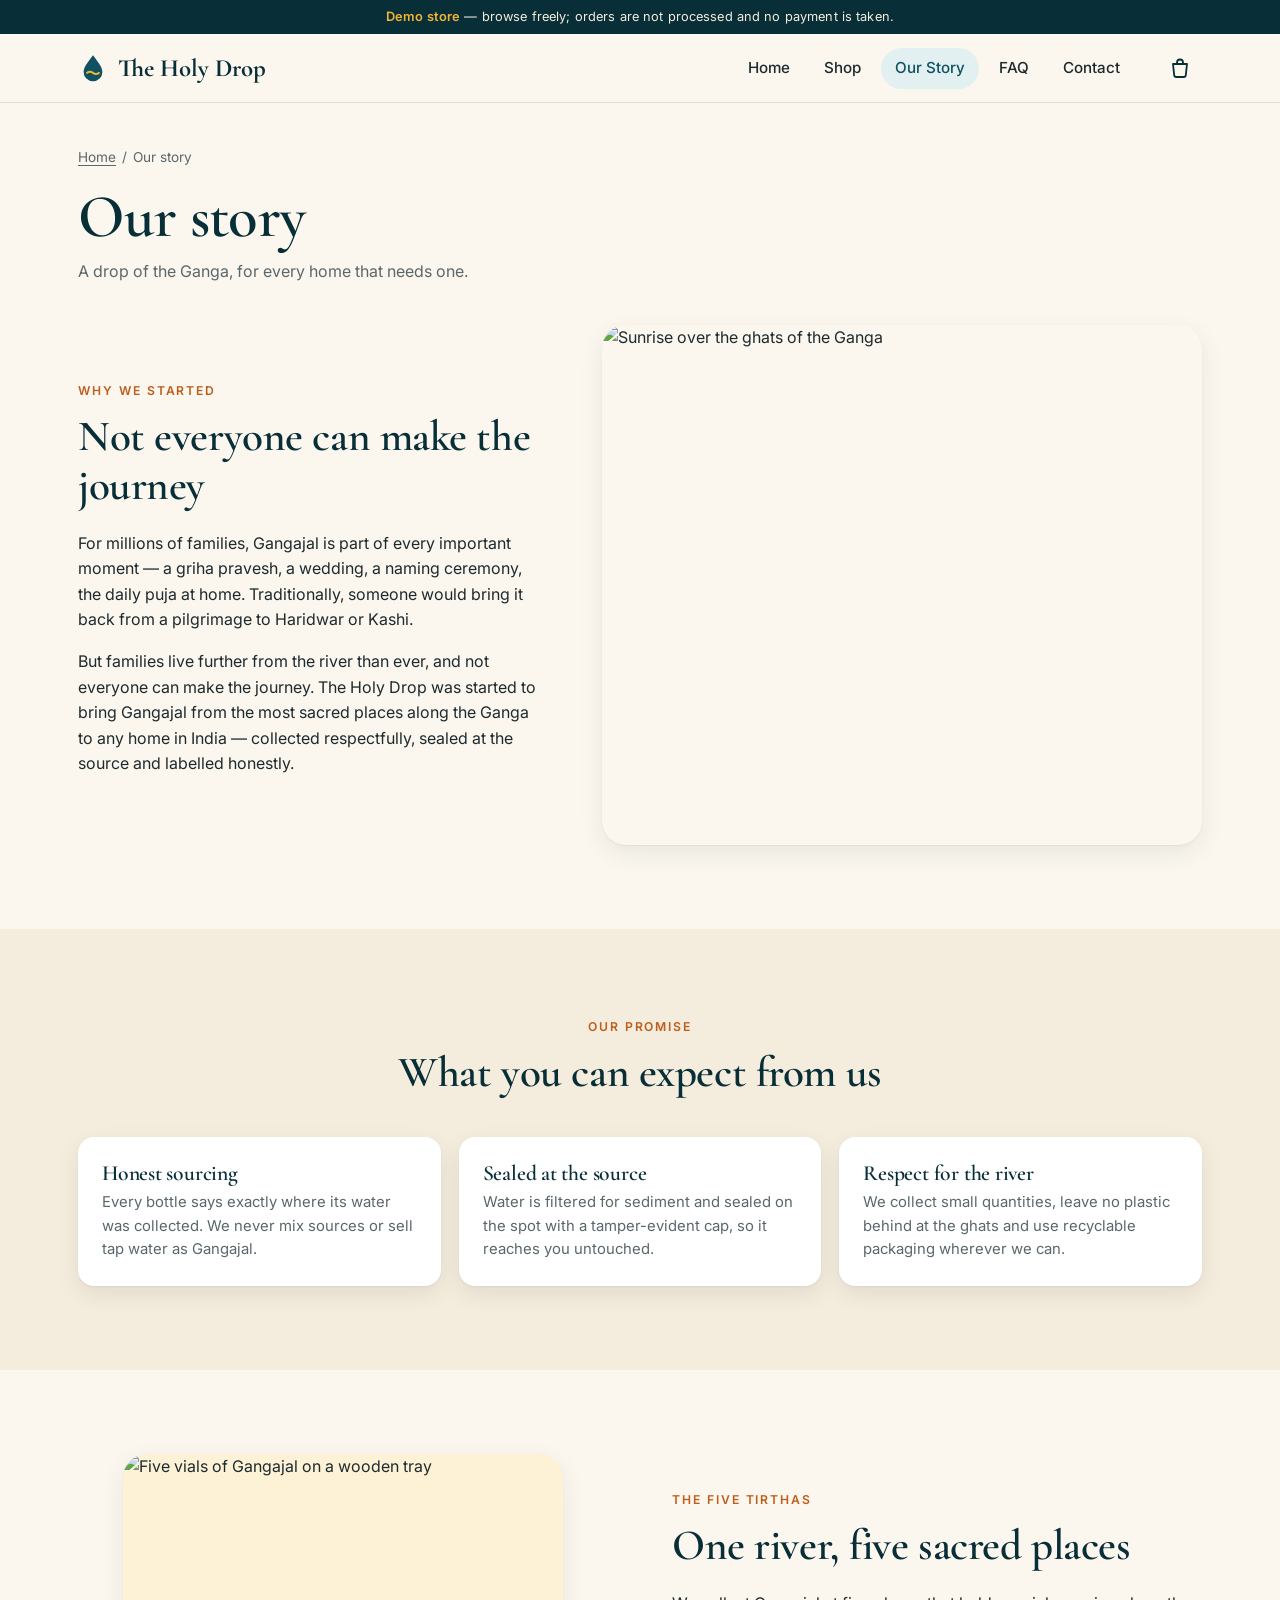
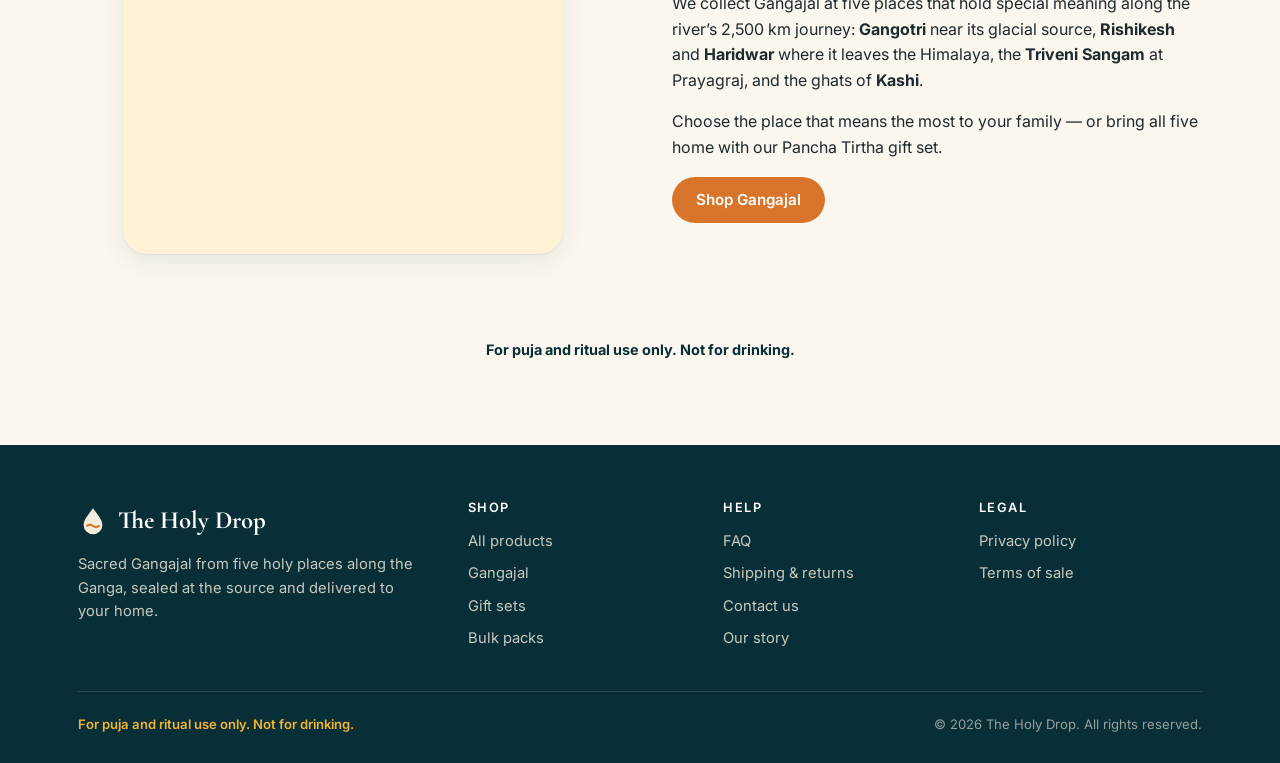
==== about.html @ fc913f40 "Add store pages and README Home, shop, product, cart, checkout and order confirmation pages, plus Ou" ====
<!doctype html>
<html lang="en">
<head>
  <meta charset="utf-8">
  <meta name="viewport" content="width=device-width, initial-scale=1">
  <title>Our story — The Holy Drop</title>
  <meta name="description" content="Why we started The Holy Drop, and how we collect, seal and deliver Gangajal from five sacred places along the Ganga.">
  <meta name="theme-color" content="#0f5161">
  <meta property="og:title" content="Our story — The Holy Drop">
  <meta property="og:description" content="How we collect, seal and deliver Gangajal from five sacred places along the Ganga.">
  <link rel="icon" href="img/favicon.svg" type="image/svg+xml">
  <link rel="preconnect" href="https://fonts.googleapis.com">
  <link rel="preconnect" href="https://fonts.gstatic.com" crossorigin>
  <link href="https://fonts.googleapis.com/css2?family=Cormorant+Garamond:ital,wght@0,500;0,600;0,700;1,600&family=Inter:wght@400;500;600;700&display=swap" rel="stylesheet">
  <link rel="stylesheet" href="css/style.css">
</head>
<body data-page="about">
  <div id="site-header"></div>

  <main id="main">
    <div class="container">
      <header class="page-head">
        <nav class="breadcrumb" aria-label="Breadcrumb"><a href="index.html">Home</a><span aria-hidden="true">/</span>Our story</nav>
        <h1>Our story</h1>
        <p>A drop of the Ganga, for every home that needs one.</p>
      </header>
    </div>

    <section class="section" style="padding-top:12px">
      <div class="container split">
        <div>
          <span class="eyebrow">Why we started</span>
          <h2>Not everyone can make the journey</h2>
          <p>For millions of families, Gangajal is part of every important moment — a griha pravesh, a wedding, a naming ceremony, the daily puja at home. Traditionally, someone would bring it back from a pilgrimage to Haridwar or Kashi.</p>
          <p>But families live further from the river than ever, and not everyone can make the journey. The Holy Drop was started to bring Gangajal from the most sacred places along the Ganga to any home in India — collected respectfully, sealed at the source and labelled honestly.</p>
        </div>
        <img src="img/hero.svg" alt="Sunrise over the ghats of the Ganga" width="600" height="520" loading="lazy">
      </div>
    </section>

    <section class="section section-alt">
      <div class="container">
        <div class="section-head">
          <span class="eyebrow">Our promise</span>
          <h2>What you can expect from us</h2>
        </div>
        <div class="values">
          <div class="value"><h3>Honest sourcing</h3><p>Every bottle says exactly where its water was collected. We never mix sources or sell tap water as Gangajal.</p></div>
          <div class="value"><h3>Sealed at the source</h3><p>Water is filtered for sediment and sealed on the spot with a tamper-evident cap, so it reaches you untouched.</p></div>
          <div class="value"><h3>Respect for the river</h3><p>We collect small quantities, leave no plastic behind at the ghats and use recyclable packaging wherever we can.</p></div>
        </div>
      </div>
    </section>

    <section class="section">
      <div class="container split reverse">
        <div>
          <span class="eyebrow">The five tirthas</span>
          <h2>One river, five sacred places</h2>
          <p>We collect Gangajal at five places that hold special meaning along the river’s 2,500 km journey: <strong>Gangotri</strong> near its glacial source, <strong>Rishikesh</strong> and <strong>Haridwar</strong> where it leaves the Himalaya, the <strong>Triveni Sangam</strong> at Prayagraj, and the ghats of <strong>Kashi</strong>.</p>
          <p>Choose the place that means the most to your family — or bring all five home with our Pancha Tirtha gift set.</p>
          <a class="btn btn-primary" href="shop.html">Shop Gangajal</a>
        </div>
        <img src="img/products/pancha-tirtha.svg" alt="Five vials of Gangajal on a wooden tray" width="400" height="400" loading="lazy" style="background:#fdf2d6;max-width:440px;justify-self:center">
      </div>
    </section>

    <section class="section" style="padding-top:0">
      <div class="container">
        <p class="ritual-note"><strong>For puja and ritual use only. Not for drinking.</strong></p>
      </div>
    </section>
  </main>

  <div id="site-footer"></div>

  <script src="js/products.js"></script>
  <script src="js/cart.js"></script>
  <script src="js/layout.js"></script>
</body>
</html>
---- css/style.css ----
/* ==========================================================================
   The Holy Drop — storefront styles
   ========================================================================== */

:root {
  --river: #0f5161;
  --river-700: #0b3f4c;
  --river-900: #082e37;
  --river-100: #e3f0f1;
  --saffron: #d9742b;
  --saffron-600: #bd5f1c;
  --marigold: #f1b434;
  --marigold-100: #fdf2d6;
  --cream: #fbf7ef;
  --sand: #f4ecdc;
  --line: #e7dcc8;
  --ink: #1d2a2e;
  --muted: #5a676b;
  --white: #ffffff;
  --success: #2e7a4f;
  --danger: #b23c27;

  --radius: 16px;
  --radius-sm: 10px;
  --shadow: 0 1px 2px rgba(17, 40, 46, 0.06), 0 8px 24px rgba(17, 40, 46, 0.08);
  --shadow-lg: 0 2px 4px rgba(17, 40, 46, 0.06), 0 18px 40px rgba(17, 40, 46, 0.12);

  --font-serif: "Cormorant Garamond", Georgia, "Times New Roman", serif;
  --font-sans: Inter, system-ui, -apple-system, "Segoe UI", Roboto, sans-serif;
  --max: 1180px;
}

*, *::before, *::after { box-sizing: border-box; }
html { -webkit-text-size-adjust: 100%; scroll-behavior: smooth; }
body {
  margin: 0;
  font-family: var(--font-sans);
  font-size: 16px;
  line-height: 1.6;
  color: var(--ink);
  background: var(--cream);
  -webkit-font-smoothing: antialiased;
}
img, svg { max-width: 100%; display: block; }
a { color: var(--river); text-underline-offset: 3px; }
a:hover { color: var(--saffron-600); }
h1, h2, h3, h4 {
  font-family: var(--font-serif);
  font-weight: 600;
  line-height: 1.12;
  margin: 0 0 0.5em;
  color: var(--river-900);
  letter-spacing: -0.01em;
}
h1 { font-size: clamp(2.3rem, 5.4vw, 3.8rem); }
h2 { font-size: clamp(1.9rem, 3.6vw, 2.7rem); }
h3 { font-size: 1.45rem; }
h4 { font-size: 1.2rem; }
p { margin: 0 0 1em; }
ul, ol { padding-left: 1.2em; }
button, input, select, textarea { font: inherit; color: inherit; }
:focus-visible { outline: 3px solid var(--marigold); outline-offset: 2px; border-radius: 4px; }
[hidden] { display: none !important; }

.container { max-width: var(--max); margin: 0 auto; padding: 0 16px; }
@media (min-width: 768px) { .container { padding: 0 28px; } }

.visually-hidden {
  position: absolute !important; width: 1px; height: 1px; overflow: hidden;
  clip: rect(0 0 0 0); white-space: nowrap;
}
.skip-link { position: absolute; left: -9999px; top: 8px; z-index: 200; background: var(--white); padding: 8px 14px; border-radius: 8px; }
.skip-link:focus { left: 16px; }

/* ---------- Buttons ---------- */
.btn {
  display: inline-flex; align-items: center; justify-content: center; gap: 8px;
  padding: 12px 22px; border-radius: 999px; border: 2px solid transparent;
  font-weight: 600; font-size: 0.95rem; line-height: 1.2; text-decoration: none;
  cursor: pointer; transition: background-color .15s, color .15s, border-color .15s, transform .1s;
  white-space: nowrap;
}
.btn:active { transform: translateY(1px); }
.btn-primary { background: var(--saffron); color: var(--white); }
.btn-primary:hover { background: var(--saffron-600); color: var(--white); }
.btn-secondary { background: transparent; color: var(--river); border-color: var(--river); }
.btn-secondary:hover { background: var(--river); color: var(--white); }
.btn-dark { background: var(--river); color: var(--white); }
.btn-dark:hover { background: var(--river-700); color: var(--white); }
.btn-light { background: var(--white); color: var(--river-900); }
.btn-light:hover { background: var(--marigold-100); color: var(--river-900); }
.btn-link { background: none; border: 0; padding: 0; color: var(--river); text-decoration: underline; cursor: pointer; font-weight: 500; }
.btn-sm { padding: 9px 16px; font-size: 0.875rem; }
.btn-lg { padding: 15px 28px; font-size: 1.02rem; }
.btn-block { width: 100%; }
.btn[disabled] { opacity: .55; cursor: not-allowed; }

/* ---------- Demo bar ---------- */
.demo-bar {
  background: var(--river-900); color: var(--sand);
  font-size: 0.8rem; text-align: center; padding: 7px 16px; letter-spacing: 0.01em;
}
.demo-bar strong { color: var(--marigold); font-weight: 600; }

/* ---------- Header ---------- */
.site-header {
  position: sticky; top: 0; z-index: 50;
  background: rgba(251, 247, 239, 0.92);
  backdrop-filter: saturate(1.4) blur(10px);
  -webkit-backdrop-filter: saturate(1.4) blur(10px);
  border-bottom: 1px solid var(--line);
}
.header-inner { display: flex; align-items: center; gap: 24px; height: 68px; }
.logo {
  display: inline-flex; align-items: center; gap: 10px; text-decoration: none;
  font-family: var(--font-serif); font-weight: 700; font-size: 1.55rem; color: var(--river-900);
  margin-right: auto; white-space: nowrap;
}
.logo:hover { color: var(--river-900); }
.main-nav ul { list-style: none; margin: 0; padding: 0; display: flex; gap: 6px; }
.main-nav a {
  display: block; padding: 8px 14px; border-radius: 999px; text-decoration: none;
  color: var(--ink); font-weight: 500; font-size: 0.95rem;
}
.main-nav a:hover { background: var(--sand); color: var(--river-900); }
.main-nav a[aria-current="page"] { color: var(--river); background: var(--river-100); }
.header-actions { display: flex; align-items: center; gap: 6px; }
.cart-link, .nav-toggle {
  position: relative; display: inline-flex; align-items: center; justify-content: center;
  width: 44px; height: 44px; border-radius: 999px; color: var(--river-900);
  background: transparent; border: 0; cursor: pointer;
}
.cart-link:hover, .nav-toggle:hover { background: var(--sand); color: var(--river-900); }
.cart-count {
  position: absolute; top: 3px; right: 1px; min-width: 19px; height: 19px; padding: 0 5px;
  border-radius: 999px; background: var(--saffron); color: var(--white);
  font-size: 0.7rem; font-weight: 700; line-height: 19px; text-align: center;
}
.cart-count.bump { animation: bump .35s ease; }
@keyframes bump { 50% { transform: scale(1.3); } }
.nav-toggle { display: none; }

@media (max-width: 859px) {
  .nav-toggle { display: inline-flex; }
  .main-nav {
    position: absolute; left: 0; right: 0; top: 100%;
    background: var(--cream); border-bottom: 1px solid var(--line);
    box-shadow: 0 12px 24px rgba(17, 40, 46, .08);
    display: none;
  }
  .main-nav.open { display: block; }
  .main-nav ul { flex-direction: column; padding: 10px 16px 16px; gap: 2px; }
  .main-nav a { padding: 12px 14px; border-radius: 10px; font-size: 1rem; }
}
@media (max-width: 380px) { .logo { font-size: 1.35rem; } }

/* ---------- Sections ---------- */
.section { padding: 56px 0; }
@media (min-width: 768px) { .section { padding: 84px 0; } }
.section-alt { background: var(--sand); }
.section-dark { background: var(--river-900); color: var(--sand); }
.section-dark h2, .section-dark h3 { color: var(--white); }
.section-head { max-width: 640px; margin: 0 auto 40px; text-align: center; }
.section-head p { color: var(--muted); font-size: 1.05rem; }
.section-dark .section-head p { color: rgba(244, 236, 220, .78); }
.eyebrow {
  display: inline-block; margin-bottom: 12px;
  font-size: 0.76rem; font-weight: 600; letter-spacing: 0.16em; text-transform: uppercase;
  color: var(--saffron-600);
}
.section-dark .eyebrow { color: var(--marigold); }
.section-foot { text-align: center; margin-top: 40px; }

.page-head { padding: 44px 0 28px; }
.page-head h1 { margin-bottom: 8px; }
.page-head p { color: var(--muted); max-width: 640px; margin: 0; }
.breadcrumb { font-size: 0.85rem; color: var(--muted); margin-bottom: 14px; }
.breadcrumb a { color: var(--muted); }
.breadcrumb span[aria-hidden] { margin: 0 6px; }

/* ---------- Hero ---------- */
.hero {
  background:
    radial-gradient(1200px 500px at 85% -10%, rgba(241, 180, 52, .22), transparent 60%),
    linear-gradient(180deg, var(--cream), var(--sand));
  padding: 40px 0 56px;
  overflow: hidden;
}
.hero-grid { display: grid; gap: 36px; align-items: center; }
@media (min-width: 900px) {
  .hero { padding: 72px 0 88px; }
  .hero-grid { grid-template-columns: 1.05fr 1fr; gap: 56px; }
}
.hero h1 { margin-bottom: 18px; }
.hero h1 em { font-style: italic; color: var(--saffron-600); }
.hero-lead { font-size: 1.1rem; color: var(--muted); max-width: 540px; margin-bottom: 28px; }
.hero-ctas { display: flex; flex-wrap: wrap; gap: 12px; margin-bottom: 28px; }
.hero-points { display: flex; flex-wrap: wrap; gap: 8px 22px; list-style: none; padding: 0; margin: 0; font-size: 0.9rem; color: var(--river-700); }
.hero-points li { display: inline-flex; align-items: center; gap: 8px; }
.hero-points li::before { content: ""; width: 7px; height: 7px; border-radius: 50%; background: var(--marigold); }
.hero-art { position: relative; }
.hero-art img { width: 100%; height: auto; border-radius: 28px; box-shadow: var(--shadow-lg); }
.hero-art .hero-chip {
  position: absolute; left: -10px; bottom: 26px;
  background: var(--white); border-radius: 14px; box-shadow: var(--shadow-lg);
  padding: 12px 16px; display: flex; align-items: center; gap: 12px; font-size: 0.86rem; max-width: 250px;
}
.hero-chip strong { display: block; color: var(--river-900); font-size: 0.95rem; }
.hero-chip span { color: var(--muted); }
.hero-chip .chip-icon { flex: none; width: 38px; height: 38px; border-radius: 50%; background: var(--marigold-100); color: var(--saffron-600); display: grid; place-items: center; }
@media (max-width: 520px) { .hero-art .hero-chip { left: 10px; bottom: 12px; } }

/* ---------- Trust strip ---------- */
.trust { background: var(--white); border-top: 1px solid var(--line); border-bottom: 1px solid var(--line); }
.trust-list { list-style: none; margin: 0; padding: 22px 0; display: grid; grid-template-columns: repeat(2, 1fr); gap: 18px; }
@media (min-width: 860px) { .trust-list { grid-template-columns: repeat(4, 1fr); } }
.trust-list li { display: flex; align-items: center; gap: 12px; font-size: 0.9rem; line-height: 1.35; }
.trust-list strong { display: block; color: var(--river-900); font-size: 0.95rem; }
.trust-list span { color: var(--muted); font-size: 0.82rem; }
.trust-icon { flex: none; width: 42px; height: 42px; border-radius: 50%; display: grid; place-items: center; background: var(--river-100); color: var(--river); }

/* ---------- Product grid & cards ---------- */
.product-grid { display: grid; grid-template-columns: repeat(2, minmax(0, 1fr)); gap: 14px; }
@media (min-width: 700px) { .product-grid { grid-template-columns: repeat(3, minmax(0, 1fr)); gap: 22px; } }
@media (min-width: 1040px) { .product-grid { grid-template-columns: repeat(4, minmax(0, 1fr)); } }
.product-card {
  display: flex; flex-direction: column; background: var(--white);
  border-radius: var(--radius); overflow: hidden; box-shadow: var(--shadow);
  transition: transform .2s, box-shadow .2s;
}
.product-card:hover { transform: translateY(-3px); box-shadow: var(--shadow-lg); }
.product-media { position: relative; display: block; background: var(--tint, var(--sand)); aspect-ratio: 1 / 1; }
.product-media img { width: 100%; height: 100%; object-fit: cover; transition: transform .35s; }
.product-card:hover .product-media img { transform: scale(1.04); }
.badge {
  position: absolute; top: 10px; left: 10px; z-index: 1;
  background: var(--river-900); color: var(--white); font-size: 0.7rem; font-weight: 600;
  letter-spacing: .06em; text-transform: uppercase; padding: 4px 10px; border-radius: 999px;
}
.badge.badge-gift { background: var(--saffron); }
.badge.badge-new { background: var(--success); }
.product-body { padding: 14px 14px 16px; display: flex; flex-direction: column; flex: 1; }
@media (min-width: 700px) { .product-body { padding: 18px 18px 20px; } }
.product-loc { font-size: 0.74rem; color: var(--muted); text-transform: uppercase; letter-spacing: .08em; margin: 0 0 4px; }
.product-name { font-size: 1.28rem; margin: 0 0 8px; }
.product-name a { color: var(--river-900); text-decoration: none; }
.product-name a:hover { color: var(--saffron-600); }
.product-price { margin: auto 0 12px; font-weight: 600; font-size: 1.02rem; color: var(--ink); }
.product-price .from { font-weight: 400; color: var(--muted); font-size: 0.85rem; }
.product-price s { color: var(--muted); font-weight: 400; font-size: 0.85rem; margin-left: 4px; }
@media (max-width: 420px) {
  .product-name { font-size: 1.1rem; }
  .product-card .btn { padding: 9px 10px; font-size: 0.8rem; }
}

/* ---------- Sources ---------- */
.sources-grid { display: grid; gap: 16px; grid-template-columns: 1fr; }
@media (min-width: 640px) { .sources-grid { grid-template-columns: repeat(2, 1fr); } }
@media (min-width: 1000px) { .sources-grid { grid-template-columns: repeat(5, 1fr); } }
.source-card {
  position: relative; display: flex; flex-direction: column; gap: 6px;
  padding: 22px 20px; border-radius: var(--radius); text-decoration: none;
  background: rgba(255, 255, 255, .06); border: 1px solid rgba(244, 236, 220, .16);
  color: var(--sand); transition: background .2s, border-color .2s, transform .2s;
}
.source-card:hover { background: rgba(255, 255, 255, .11); border-color: var(--marigold); color: var(--sand); transform: translateY(-2px); }
.source-num { font-family: var(--font-serif); font-size: 2rem; color: var(--marigold); line-height: 1; }
.source-card h3 { margin: 6px 0 0; font-size: 1.4rem; }
.source-place { font-size: 0.78rem; text-transform: uppercase; letter-spacing: .1em; color: rgba(244, 236, 220, .65); }
.source-card p { font-size: 0.9rem; color: rgba(244, 236, 220, .82); margin: 6px 0 10px; }
.source-link { margin-top: auto; font-size: 0.85rem; font-weight: 600; color: var(--marigold); }

/* ---------- Steps ---------- */
.steps { list-style: none; padding: 0; margin: 0; display: grid; gap: 18px; counter-reset: step; }
@media (min-width: 700px) { .steps { grid-template-columns: repeat(2, 1fr); } }
@media (min-width: 1000px) { .steps { grid-template-columns: repeat(4, 1fr); } }
.steps li { background: var(--white); border-radius: var(--radius); padding: 24px 22px; box-shadow: var(--shadow); counter-increment: step; }
.steps li::before {
  content: counter(step, decimal-leading-zero);
  display: inline-grid; place-items: center; width: 44px; height: 44px; margin-bottom: 14px;
  border-radius: 50%; background: var(--marigold-100); color: var(--saffron-600);
  font-family: var(--font-serif); font-weight: 700; font-size: 1.15rem;
}
.steps h3 { font-size: 1.3rem; margin-bottom: 6px; }
.steps p { margin: 0; color: var(--muted); font-size: 0.93rem; }

/* ---------- Promo banner ---------- */
.promo {
  display: grid; gap: 28px; align-items: center;
  background: linear-gradient(120deg, var(--river-900), var(--river));
  border-radius: 28px; padding: 32px 24px; color: var(--sand); overflow: hidden;
}
@media (min-width: 860px) { .promo { grid-template-columns: 1.2fr 1fr; padding: 48px 56px; } }
.promo h2 { color: var(--white); }
.promo p { color: rgba(244, 236, 220, .85); max-width: 520px; }
.promo .eyebrow { color: var(--marigold); }
.promo-art { background: var(--marigold-100); border-radius: 20px; overflow: hidden; max-width: 380px; justify-self: center; width: 100%; }
.promo-price { font-size: 1.3rem; font-weight: 600; color: var(--white); margin-bottom: 20px; }
.promo-price s { font-size: 1rem; font-weight: 400; color: rgba(244, 236, 220, .6); margin-left: 8px; }

/* ---------- Notices ---------- */
.notice {
  display: flex; gap: 12px; align-items: flex-start;
  background: var(--marigold-100); border-left: 4px solid var(--saffron);
  padding: 14px 16px; border-radius: var(--radius-sm); font-size: 0.92rem; color: var(--ink);
}
.notice p:last-child { margin: 0; }
.notice svg { flex: none; color: var(--saffron-600); margin-top: 2px; }
.notice-info { background: var(--river-100); border-left-color: var(--river); }
.notice-info svg { color: var(--river); }
.ritual-note { text-align: center; font-size: 0.9rem; color: var(--muted); margin: 0; }
.ritual-note strong { color: var(--river-900); }

/* ---------- Shop ---------- */
.shop-toolbar { display: flex; flex-direction: column; gap: 16px; margin-bottom: 26px; }
.chips { display: flex; gap: 8px; overflow-x: auto; padding-bottom: 4px; scrollbar-width: none; }
.chips::-webkit-scrollbar { display: none; }
.chip {
  flex: none; padding: 9px 18px; border-radius: 999px; border: 1px solid var(--line);
  background: var(--white); cursor: pointer; font-size: 0.9rem; font-weight: 500; color: var(--ink);
}
.chip:hover { border-color: var(--river); }
.chip[aria-pressed="true"] { background: var(--river); border-color: var(--river); color: var(--white); }
.filter-row { display: grid; grid-template-columns: repeat(2, minmax(0, 1fr)); gap: 12px; align-items: end; }
@media (min-width: 760px) { .filter-row { grid-template-columns: 200px 200px 220px 1fr; } }
.filter-row .field { margin: 0; }
.result-count { color: var(--muted); font-size: 0.9rem; margin: 0; grid-column: 1 / -1; }
@media (min-width: 760px) { .result-count { grid-column: auto; text-align: right; padding-bottom: 12px; } }
.empty-state { text-align: center; padding: 56px 16px; background: var(--white); border-radius: var(--radius); box-shadow: var(--shadow); }
.empty-state .empty-icon { width: 64px; height: 64px; margin: 0 auto 16px; border-radius: 50%; background: var(--sand); display: grid; place-items: center; color: var(--river); }
.empty-state p { color: var(--muted); }

/* ---------- Forms ---------- */
.field { display: flex; flex-direction: column; gap: 6px; margin-bottom: 16px; }
.field label, .field .label { font-size: 0.85rem; font-weight: 600; color: var(--river-900); }
.field .optional { font-weight: 400; color: var(--muted); }
.input, .select, .textarea {
  width: 100%; padding: 12px 14px; border: 1.5px solid var(--line); border-radius: var(--radius-sm);
  background: var(--white); font-size: 1rem; transition: border-color .15s, box-shadow .15s;
}
.select { appearance: none; -webkit-appearance: none; padding-right: 38px; cursor: pointer;
  background-image: url("data:image/svg+xml,%3Csvg xmlns='http://www.w3.org/2000/svg' width='12' height='8' viewBox='0 0 12 8'%3E%3Cpath d='M1 1l5 5 5-5' stroke='%235a676b' stroke-width='1.8' fill='none' stroke-linecap='round'/%3E%3C/svg%3E");
  background-repeat: no-repeat; background-position: right 14px center; }
.textarea { min-height: 130px; resize: vertical; }
.input:focus, .select:focus, .textarea:focus { outline: none; border-color: var(--river); box-shadow: 0 0 0 3px rgba(15, 81, 97, .15); }
.field.has-error .input, .field.has-error .select, .field.has-error .textarea { border-color: var(--danger); }
.error-msg { color: var(--danger); font-size: 0.82rem; }
.form-grid { display: grid; gap: 0 16px; }
@media (min-width: 640px) { .form-grid { grid-template-columns: 1fr 1fr; } .form-grid .span-2 { grid-column: 1 / -1; } }
.form-section { background: var(--white); border-radius: var(--radius); box-shadow: var(--shadow); padding: 22px 18px 8px; margin-bottom: 18px; }
@media (min-width: 640px) { .form-section { padding: 28px 28px 12px; } }
.form-section h2 { font-size: 1.5rem; margin-bottom: 18px; }
.form-section legend { float: left; width: 100%; padding: 0; }
.form-section legend + * { clear: both; }
fieldset { border: 0; margin: 0; padding: 0; min-width: 0; }

.pay-options { display: grid; gap: 10px; margin-bottom: 18px; }
.pay-option {
  display: flex; align-items: center; gap: 12px; padding: 14px 16px;
  border: 1.5px solid var(--line); border-radius: var(--radius-sm); cursor: pointer; background: var(--white);
}
.pay-option:hover { border-color: var(--river); }
.pay-option input { accent-color: var(--river); width: 18px; height: 18px; margin: 0; }
.pay-option:has(input:checked) { border-color: var(--river); background: var(--river-100); }
.pay-option strong { display: block; font-size: 0.95rem; }
.pay-option span { font-size: 0.82rem; color: var(--muted); }

/* ---------- Product detail ---------- */
.pdp { display: grid; gap: 28px; padding-bottom: 24px; }
@media (min-width: 900px) { .pdp { grid-template-columns: 1fr 1fr; gap: 56px; align-items: start; } }
.pdp-media { position: relative; background: var(--tint, var(--sand)); border-radius: 24px; overflow: hidden; aspect-ratio: 1 / 1; }
@media (min-width: 900px) { .pdp-media { position: sticky; top: 96px; } }
.pdp-media img { width: 100%; height: 100%; object-fit: cover; }
.pdp-info h1 { font-size: clamp(2.1rem, 4vw, 3rem); margin-bottom: 6px; }
.pdp-loc { color: var(--muted); font-size: 0.86rem; text-transform: uppercase; letter-spacing: .1em; margin-bottom: 10px; }
.pdp-short { font-size: 1.06rem; color: var(--muted); }
.pdp-price { display: flex; align-items: baseline; flex-wrap: wrap; gap: 10px; margin: 18px 0 22px; }
.pdp-price .now { font-size: 1.9rem; font-weight: 600; color: var(--river-900); }
.pdp-price s { color: var(--muted); }
.pdp-price .save { font-size: 0.8rem; font-weight: 600; color: var(--success); background: #e3f2e9; border-radius: 999px; padding: 3px 10px; }
.pdp-price .tax { flex-basis: 100%; font-size: 0.8rem; color: var(--muted); }
.option-group { margin-bottom: 20px; }
.option-group .label { display: block; font-size: 0.85rem; font-weight: 600; color: var(--river-900); margin-bottom: 10px; }
.size-options { display: flex; flex-wrap: wrap; gap: 10px; }
.size-option { position: relative; }
.size-option input { position: absolute; opacity: 0; inset: 0; margin: 0; cursor: pointer; }
.size-option span {
  display: flex; flex-direction: column; align-items: center; min-width: 92px; padding: 10px 14px;
  border: 1.5px solid var(--line); border-radius: var(--radius-sm); background: var(--white);
  font-weight: 600; font-size: 0.95rem; transition: border-color .15s, background .15s;
}
.size-option small { font-weight: 400; color: var(--muted); font-size: 0.78rem; }
.size-option input:hover + span { border-color: var(--river); }
.size-option input:checked + span { border-color: var(--river); background: var(--river-100); box-shadow: inset 0 0 0 1px var(--river); }
.size-option input:focus-visible + span { outline: 3px solid var(--marigold); outline-offset: 2px; }

.buy-row { display: flex; flex-wrap: wrap; gap: 12px; margin-bottom: 22px; }
.buy-row .btn { flex: 1 1 180px; }
.qty { display: inline-flex; align-items: center; border: 1.5px solid var(--line); border-radius: 999px; background: var(--white); overflow: hidden; }
.qty button { width: 40px; height: 44px; border: 0; background: none; cursor: pointer; font-size: 1.2rem; color: var(--river-900); }
.qty button:hover { background: var(--sand); }
.qty input { width: 42px; height: 44px; border: 0; text-align: center; font-weight: 600; background: none; -moz-appearance: textfield; appearance: textfield; }
.qty input::-webkit-inner-spin-button, .qty input::-webkit-outer-spin-button { -webkit-appearance: none; margin: 0; }
.qty-sm button { width: 34px; height: 36px; font-size: 1rem; }
.qty-sm input { width: 34px; height: 36px; font-size: 0.9rem; }

.pdp-perks { list-style: none; padding: 0; margin: 0 0 24px; display: grid; gap: 10px; font-size: 0.92rem; }
.pdp-perks li { display: flex; gap: 10px; align-items: center; }
.pdp-perks svg { color: var(--river); flex: none; }

.accordion { border-top: 1px solid var(--line); }
.accordion details { border-bottom: 1px solid var(--line); }
.accordion summary {
  list-style: none; cursor: pointer; padding: 16px 0; font-weight: 600; color: var(--river-900);
  display: flex; justify-content: space-between; align-items: center; gap: 16px;
}
.accordion summary::-webkit-details-marker { display: none; }
.accordion summary::after { content: "+"; font-size: 1.4rem; font-weight: 400; color: var(--river); transition: transform .2s; }
.accordion details[open] summary::after { transform: rotate(45deg); }
.accordion .acc-body { padding: 0 0 18px; color: var(--muted); font-size: 0.95rem; }
.accordion .acc-body ul { margin: 0; }

/* ---------- Cart ---------- */
.cart-layout { display: grid; gap: 24px; align-items: start; padding-bottom: 32px; }
@media (min-width: 960px) { .cart-layout { grid-template-columns: 1fr 380px; gap: 36px; } }
.cart-items { background: var(--white); border-radius: var(--radius); box-shadow: var(--shadow); padding: 4px 18px; }
@media (min-width: 640px) { .cart-items { padding: 6px 26px; } }
.cart-item { display: grid; grid-template-columns: 76px 1fr auto; gap: 14px 16px; padding: 18px 0; border-bottom: 1px solid var(--line); align-items: center; }
.cart-item:last-child { border-bottom: 0; }
.cart-thumb { width: 76px; height: 76px; border-radius: 12px; overflow: hidden; background: var(--tint, var(--sand)); }
.cart-thumb img { width: 100%; height: 100%; object-fit: cover; }
.cart-info h3 { font-size: 1.15rem; margin: 0 0 2px; }
.cart-info h3 a { color: var(--river-900); text-decoration: none; }
.cart-info .meta { font-size: 0.85rem; color: var(--muted); margin: 0; }
.cart-line-total { font-weight: 600; text-align: right; grid-row: 1; grid-column: 3; align-self: start; padding-top: 4px; }
.cart-controls { grid-column: 2 / -1; display: flex; align-items: center; justify-content: space-between; gap: 12px; }
@media (min-width: 640px) {
  .cart-item { grid-template-columns: 88px 1fr auto auto; }
  .cart-thumb { width: 88px; height: 88px; }
  .cart-controls { grid-column: auto; grid-row: 1; grid-column-start: 3; gap: 18px; }
  .cart-line-total { min-width: 80px; grid-column: 4; align-self: center; padding-top: 0; }
}
.remove-btn { background: none; border: 0; color: var(--muted); cursor: pointer; font-size: 0.85rem; text-decoration: underline; padding: 6px 0; }
.remove-btn:hover { color: var(--danger); }

.summary { background: var(--white); border-radius: var(--radius); box-shadow: var(--shadow); padding: 22px 20px; }
@media (min-width: 960px) { .summary { position: sticky; top: 96px; } }
.summary h2 { font-size: 1.6rem; margin-bottom: 16px; }
.summary-row { display: flex; justify-content: space-between; gap: 12px; padding: 7px 0; font-size: 0.95rem; }
.summary-row .muted { color: var(--muted); }
.summary-row.discount { color: var(--success); }
.summary-total { border-top: 1px solid var(--line); margin-top: 10px; padding-top: 14px; font-size: 1.15rem; font-weight: 700; color: var(--river-900); }
.summary .note { font-size: 0.8rem; color: var(--muted); margin: 4px 0 16px; }
.summary .btn { margin-top: 8px; }
.ship-progress { background: var(--sand); border-radius: var(--radius-sm); padding: 12px 14px; font-size: 0.86rem; margin-bottom: 16px; }
.ship-progress .bar { height: 6px; background: var(--white); border-radius: 999px; overflow: hidden; margin-top: 8px; }
.ship-progress .bar span { display: block; height: 100%; background: linear-gradient(90deg, var(--marigold), var(--saffron)); border-radius: 999px; }
.coupon-form { display: flex; gap: 8px; margin: 14px 0 6px; }
.coupon-form .input { padding: 10px 12px; font-size: 0.92rem; text-transform: uppercase; }
.coupon-form .input::placeholder { text-transform: none; }
.coupon-msg { font-size: 0.82rem; margin: 0 0 6px; min-height: 1.2em; }
.coupon-msg.ok { color: var(--success); }
.coupon-msg.err { color: var(--danger); }
.coupon-hint { font-size: 0.8rem; color: var(--muted); margin: 0 0 6px; }
.coupon-hint code { background: var(--sand); padding: 1px 6px; border-radius: 4px; font-size: 0.78rem; }
.summary-items { list-style: none; padding: 0; margin: 0 0 14px; border-bottom: 1px solid var(--line); }
.summary-items li { display: grid; grid-template-columns: 52px 1fr auto; gap: 12px; align-items: center; padding: 10px 0; font-size: 0.9rem; }
.summary-items .thumb { position: relative; width: 52px; height: 52px; border-radius: 10px; background: var(--tint, var(--sand)); }
.summary-items .thumb img { width: 100%; height: 100%; object-fit: cover; border-radius: 10px; }
.summary-items .thumb b { position: absolute; top: -6px; right: -6px; min-width: 20px; height: 20px; border-radius: 999px; background: var(--river); color: var(--white); font-size: 0.7rem; display: grid; place-items: center; padding: 0 5px; }
.summary-items .name { font-weight: 600; color: var(--river-900); line-height: 1.3; }
.summary-items .name small { display: block; font-weight: 400; color: var(--muted); }

.checkout-layout { display: grid; gap: 24px; align-items: start; padding-bottom: 40px; }
@media (min-width: 960px) { .checkout-layout { grid-template-columns: 1fr 400px; gap: 36px; } }

/* ---------- Order confirmation ---------- */
.order-card { max-width: 760px; margin: 0 auto; background: var(--white); border-radius: 24px; box-shadow: var(--shadow); padding: 32px 20px; }
@media (min-width: 640px) { .order-card { padding: 44px 48px; } }
.order-hero { text-align: center; margin-bottom: 28px; }
.order-hero .tick { width: 68px; height: 68px; margin: 0 auto 16px; border-radius: 50%; background: #e3f2e9; color: var(--success); display: grid; place-items: center; }
.order-meta { display: grid; grid-template-columns: repeat(2, 1fr); gap: 14px; background: var(--sand); border-radius: var(--radius-sm); padding: 16px 18px; margin-bottom: 24px; font-size: 0.9rem; }
@media (min-width: 640px) { .order-meta { grid-template-columns: repeat(4, 1fr); } }
.order-meta dt { color: var(--muted); font-size: 0.78rem; text-transform: uppercase; letter-spacing: .06em; }
.order-meta dd { margin: 2px 0 0; font-weight: 600; color: var(--river-900); word-break: break-word; }
.order-cols { display: grid; gap: 24px; margin-top: 24px; }
@media (min-width: 640px) { .order-cols { grid-template-columns: 1fr 1fr; } }
.order-cols h3 { font-size: 1.2rem; margin-bottom: 6px; }
.order-cols p { color: var(--muted); font-size: 0.93rem; margin: 0; }

/* ---------- Prose & info pages ---------- */
.prose { max-width: 760px; }
.prose h2 { font-size: 1.9rem; margin-top: 1.6em; }
.prose h3 { margin-top: 1.4em; }
.prose p, .prose li { color: #34444a; }
.prose li { margin-bottom: 6px; }
.split { display: grid; gap: 32px; align-items: center; }
@media (min-width: 900px) { .split { grid-template-columns: 1fr 1fr; gap: 64px; } .split.reverse > :first-child { order: 2; } }
.split img { border-radius: 24px; box-shadow: var(--shadow); width: 100%; }
.values { display: grid; gap: 18px; }
@media (min-width: 760px) { .values { grid-template-columns: repeat(3, 1fr); } }
.value { background: var(--white); border-radius: var(--radius); padding: 24px; box-shadow: var(--shadow); }
.value h3 { font-size: 1.35rem; margin-bottom: 6px; }
.value p { margin: 0; color: var(--muted); font-size: 0.93rem; }

.faq-wrap { max-width: 820px; }
.faq-group { margin-bottom: 36px; }
.faq-group h2 { font-size: 1.7rem; margin-bottom: 8px; }

.contact-grid { display: grid; gap: 24px; padding-bottom: 32px; }
@media (min-width: 900px) { .contact-grid { grid-template-columns: 1.4fr 1fr; gap: 36px; align-items: start; } }
.contact-aside { background: var(--river-900); color: var(--sand); border-radius: var(--radius); padding: 28px 24px; }
.contact-aside h2 { color: var(--white); font-size: 1.6rem; }
.contact-aside dl { margin: 0; }
.contact-aside dt { font-size: 0.76rem; text-transform: uppercase; letter-spacing: .1em; color: var(--marigold); margin-top: 16px; }
.contact-aside dd { margin: 4px 0 0; color: rgba(244, 236, 220, .88); }
.form-success { text-align: center; padding: 36px 16px; }
.form-success .tick { width: 60px; height: 60px; margin: 0 auto 14px; border-radius: 50%; background: #e3f2e9; color: var(--success); display: grid; place-items: center; }

/* ---------- Footer ---------- */
.site-footer { background: var(--river-900); color: rgba(244, 236, 220, .82); padding: 56px 0 28px; margin-top: 0; font-size: 0.92rem; }
.footer-grid { display: grid; gap: 32px; grid-template-columns: repeat(2, 1fr); }
@media (min-width: 860px) { .footer-grid { grid-template-columns: 1.6fr 1fr 1fr 1fr; } }
.footer-brand { grid-column: 1 / -1; }
@media (min-width: 860px) { .footer-brand { grid-column: auto; } }
.footer-brand .logo { color: var(--white); margin-bottom: 12px; }
.footer-brand p { max-width: 340px; }
.site-footer h3 { color: var(--white); font-family: var(--font-sans); font-size: 0.8rem; font-weight: 600; text-transform: uppercase; letter-spacing: .12em; margin-bottom: 14px; }
.site-footer ul { list-style: none; padding: 0; margin: 0; display: grid; gap: 9px; }
.site-footer a { color: rgba(244, 236, 220, .82); text-decoration: none; }
.site-footer a:hover { color: var(--marigold); }
.footer-note { margin-top: 40px; padding-top: 22px; border-top: 1px solid rgba(244, 236, 220, .14); display: flex; flex-wrap: wrap; justify-content: space-between; gap: 10px; font-size: 0.82rem; color: rgba(244, 236, 220, .6); }
.footer-note strong { color: var(--marigold); font-weight: 600; }

/* ---------- Toast ---------- */
.toast-region { position: fixed; left: 50%; bottom: 20px; transform: translateX(-50%); z-index: 100; width: min(440px, calc(100% - 32px)); pointer-events: none; }
.toast {
  display: flex; align-items: center; justify-content: space-between; gap: 14px;
  background: var(--river-900); color: var(--white); padding: 14px 18px; border-radius: 14px;
  box-shadow: var(--shadow-lg); font-size: 0.92rem; pointer-events: auto;
  animation: toast-in .25s ease;
}
.toast a { color: var(--marigold); font-weight: 600; white-space: nowrap; }
@keyframes toast-in { from { opacity: 0; transform: translateY(12px); } }

@media (prefers-reduced-motion: reduce) {
  *, *::before, *::after { animation: none !important; transition: none !important; scroll-behavior: auto !important; }
}

.muted { color: var(--muted); }
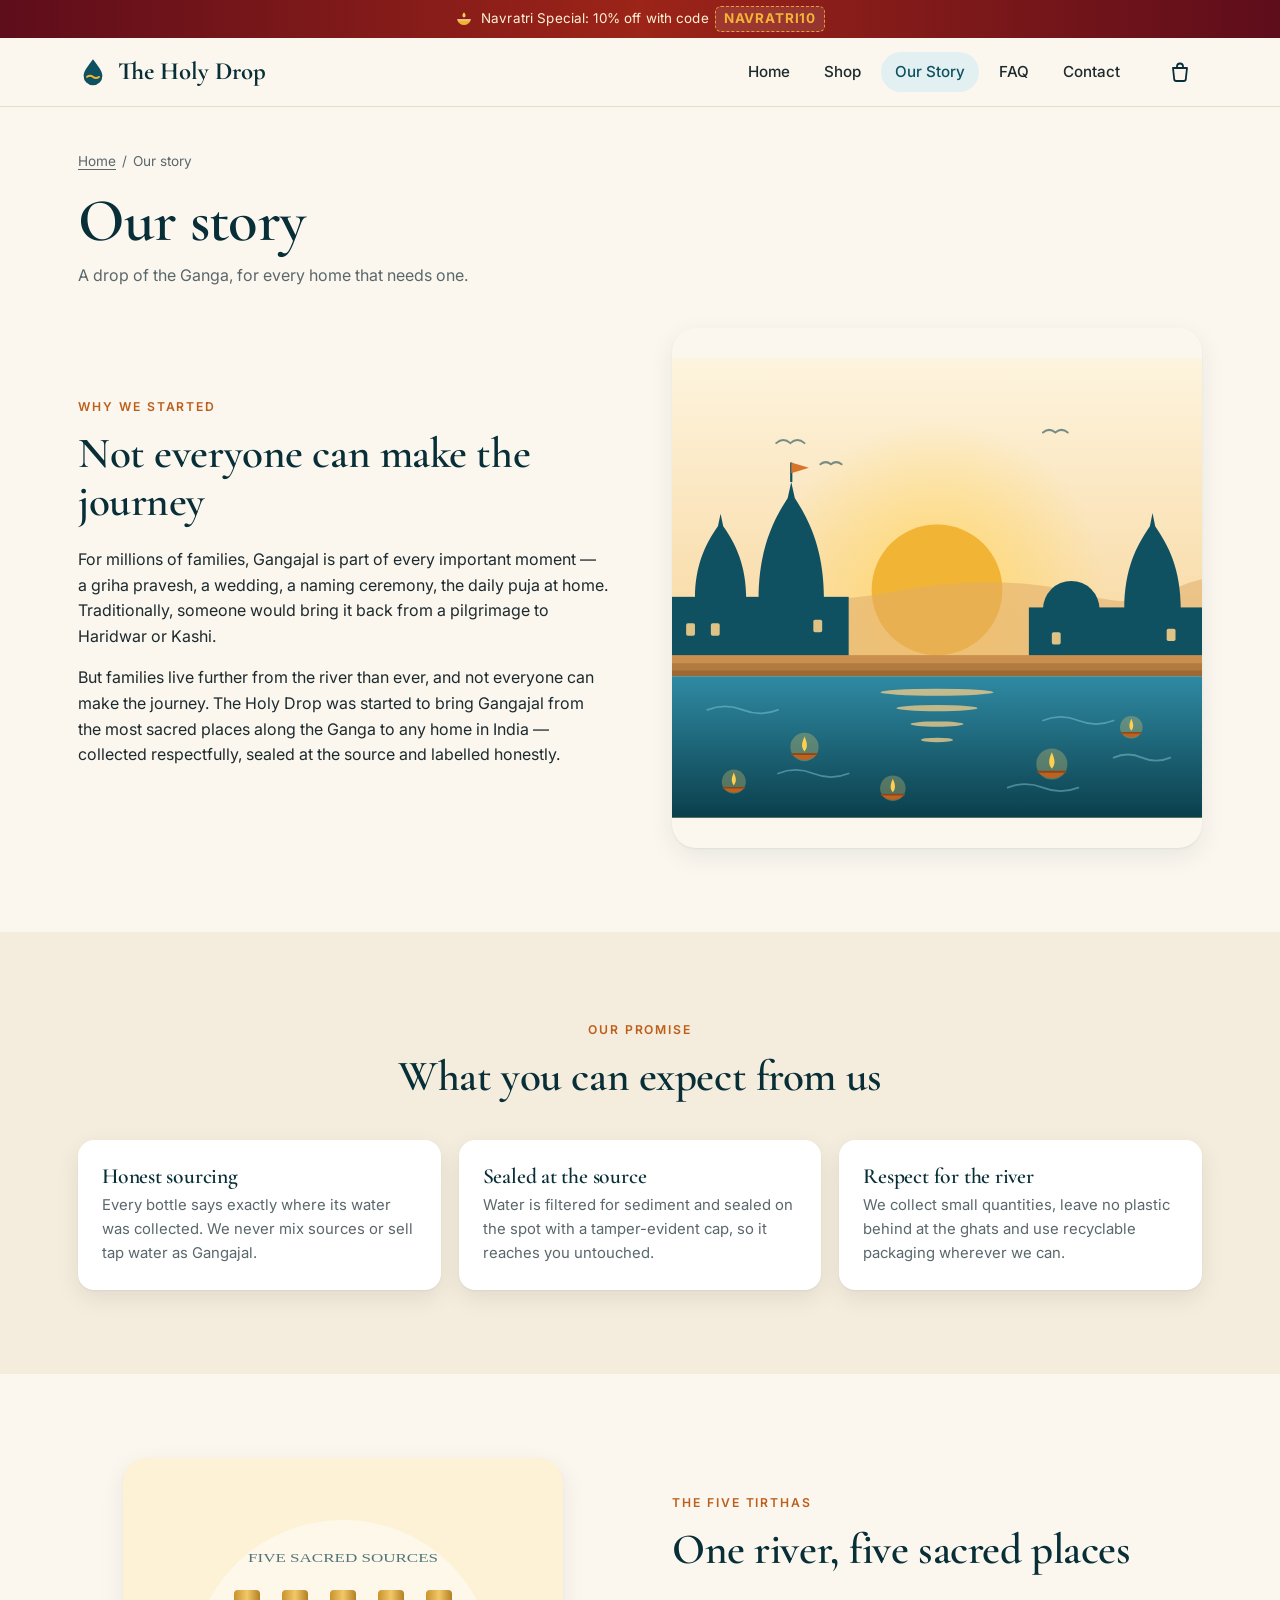
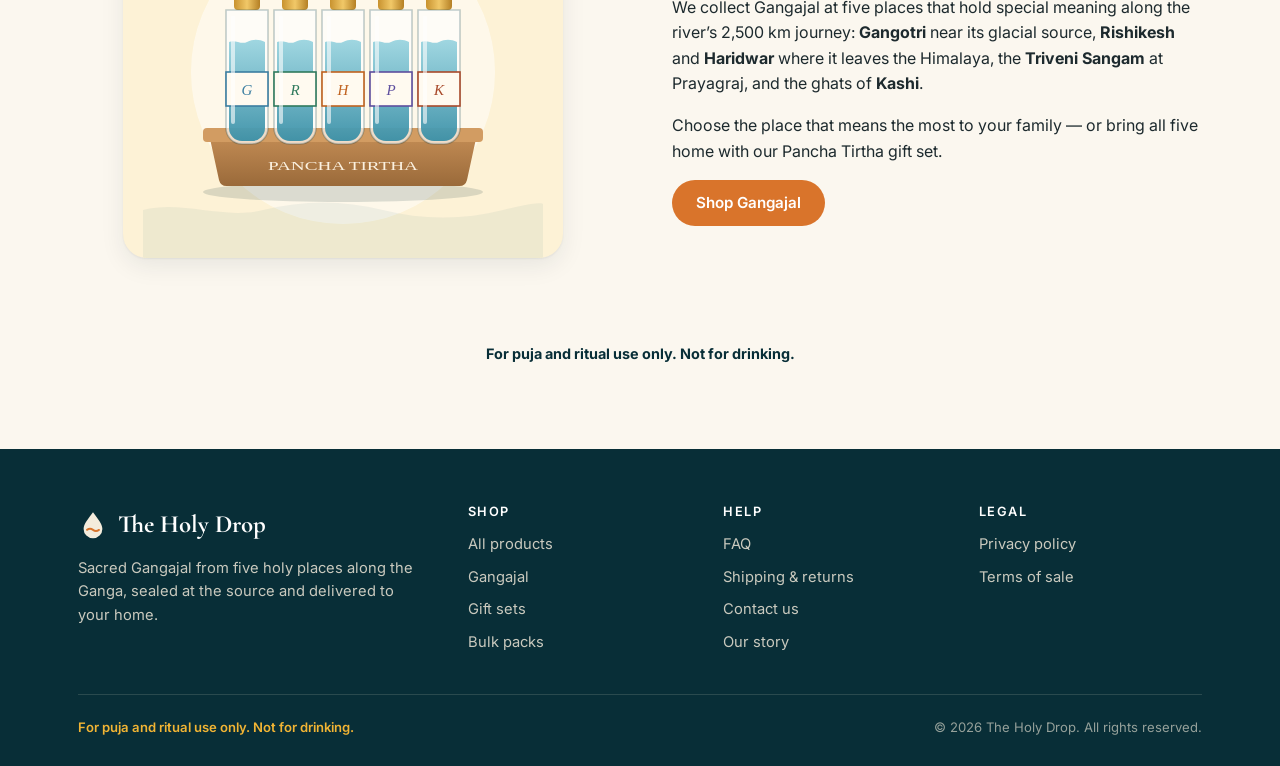
==== commit f8802b6b: "Replace demo banner with rotating festive offers bar The top bar now rotates through offers set in j" ====
--- a/about.html
+++ b/about.html
@@ -61,7 +61,7 @@
           <p>Choose the place that means the most to your family — or bring all five home with our Pancha Tirtha gift set.</p>
           <a class="btn btn-primary" href="shop.html">Shop Gangajal</a>
         </div>
-        <img src="img/products/pancha-tirtha.svg" alt="Five vials of Gangajal on a wooden tray" width="400" height="400" loading="lazy" style="background:#fdf2d6;max-width:440px;justify-self:center">
+        <img src="img/products/pancha-tirtha.svg" alt="Five vials of Gangajal in a velvet-lined wooden gift box" width="400" height="400" loading="lazy" style="background:#fdf2d6;max-width:440px;justify-self:center">
       </div>
     </section>
 
--- a/css/style.css
+++ b/css/style.css
@@ -95,12 +95,27 @@
 .btn-block { width: 100%; }
 .btn[disabled] { opacity: .55; cursor: not-allowed; }
 
-/* ---------- Demo bar ---------- */
-.demo-bar {
-  background: var(--river-900); color: var(--sand);
-  font-size: 0.8rem; text-align: center; padding: 7px 16px; letter-spacing: 0.01em;
-}
-.demo-bar strong { color: var(--marigold); font-weight: 600; }
+/* ---------- Offers bar ---------- */
+.announce {
+  background: linear-gradient(90deg, #5e0d1b, #9c2418 50%, #5e0d1b);
+  color: #fdf2d6; font-size: 0.84rem; letter-spacing: 0.01em;
+}
+.announce-inner { position: relative; height: 38px; }
+.announce-item {
+  position: absolute; inset: 0; display: flex; align-items: center; justify-content: center; gap: 8px;
+  padding: 0 16px; color: inherit; text-decoration: none; white-space: nowrap; overflow: hidden;
+  opacity: 0; transform: translateY(8px); transition: opacity .45s ease, transform .45s ease; pointer-events: none;
+}
+.announce-item.is-active { opacity: 1; transform: none; pointer-events: auto; }
+.announce-item:hover { color: #ffffff; }
+.announce-item span { overflow: hidden; text-overflow: ellipsis; }
+.announce-icon { flex: none; }
+.announce-code {
+  display: inline-block; margin-left: 2px; padding: 1px 8px; border-radius: 6px;
+  border: 1px dashed rgba(241, 180, 52, .85); background: rgba(255, 255, 255, .1);
+  color: var(--marigold); font-weight: 700; letter-spacing: .06em;
+}
+@media (max-width: 420px) { .announce { font-size: 0.76rem; } .announce-item { gap: 6px; padding: 0 8px; } }
 
 /* ---------- Header ---------- */
 .site-header {
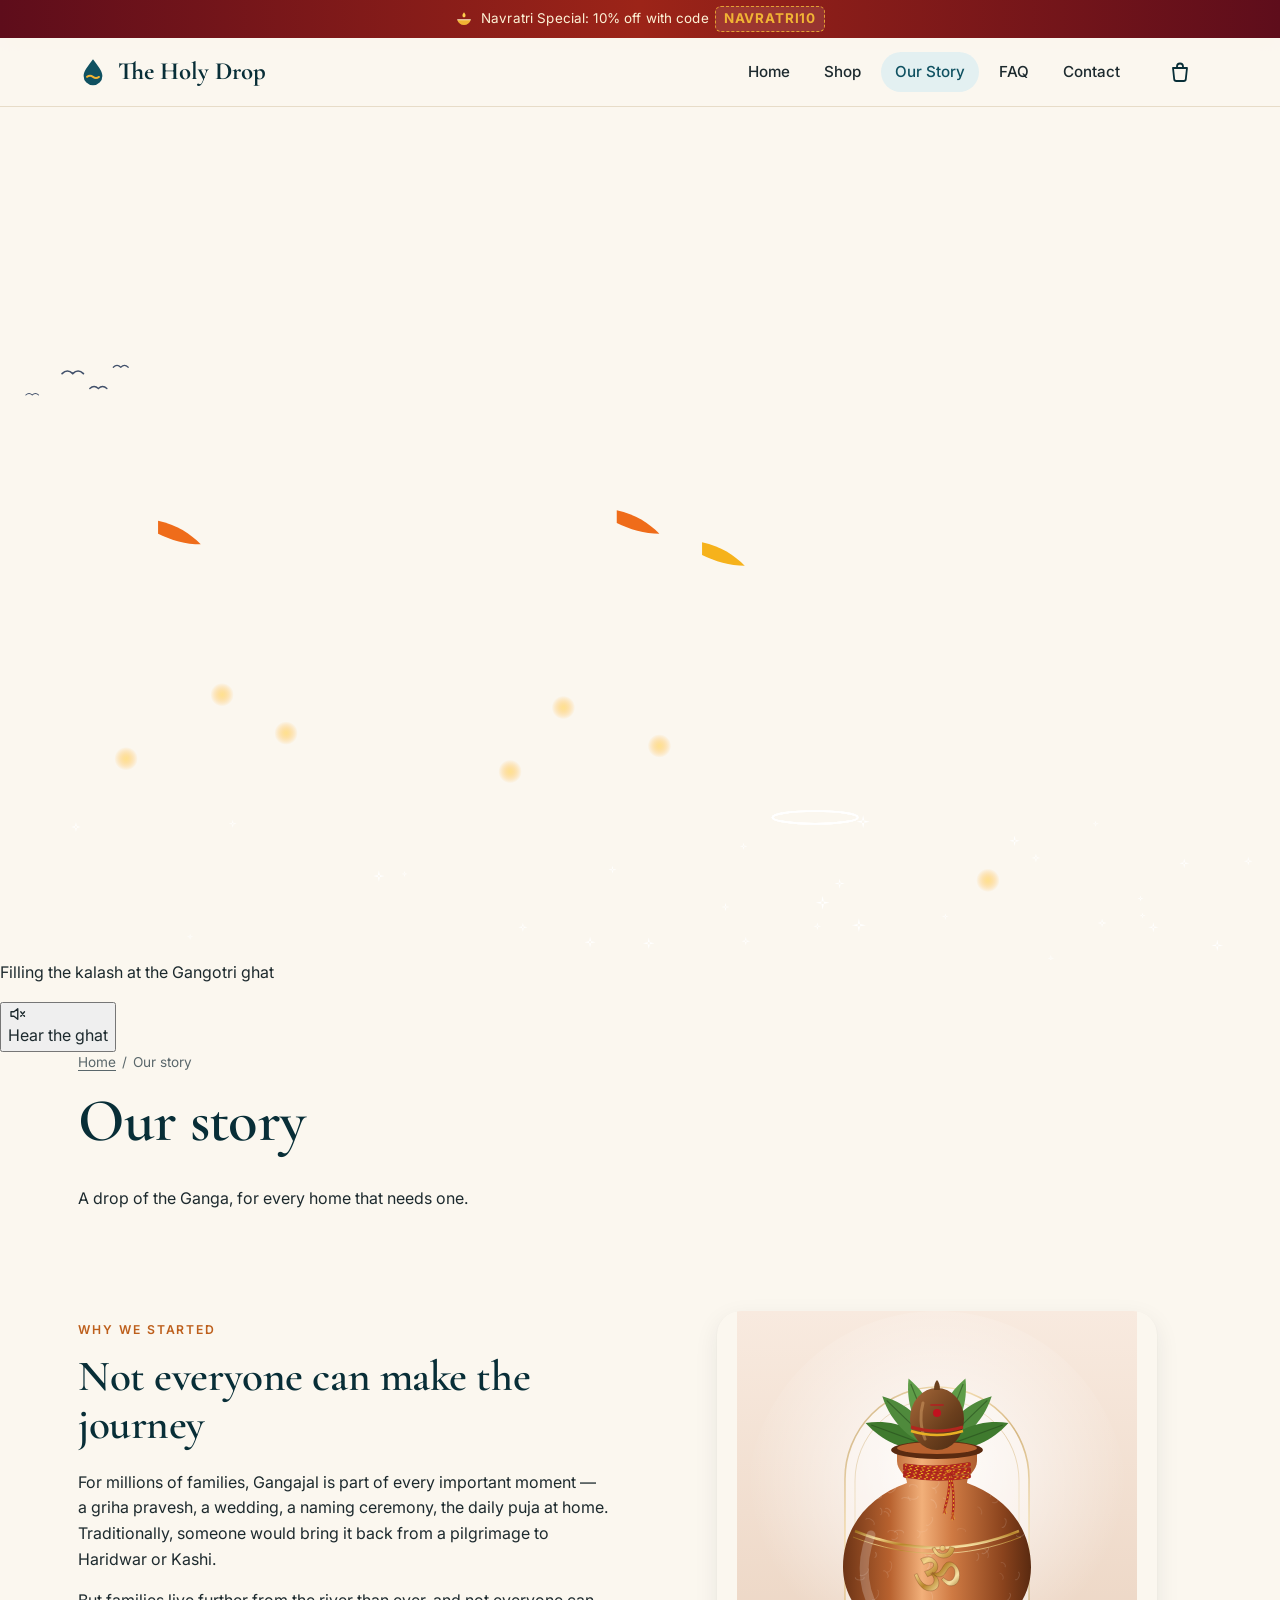
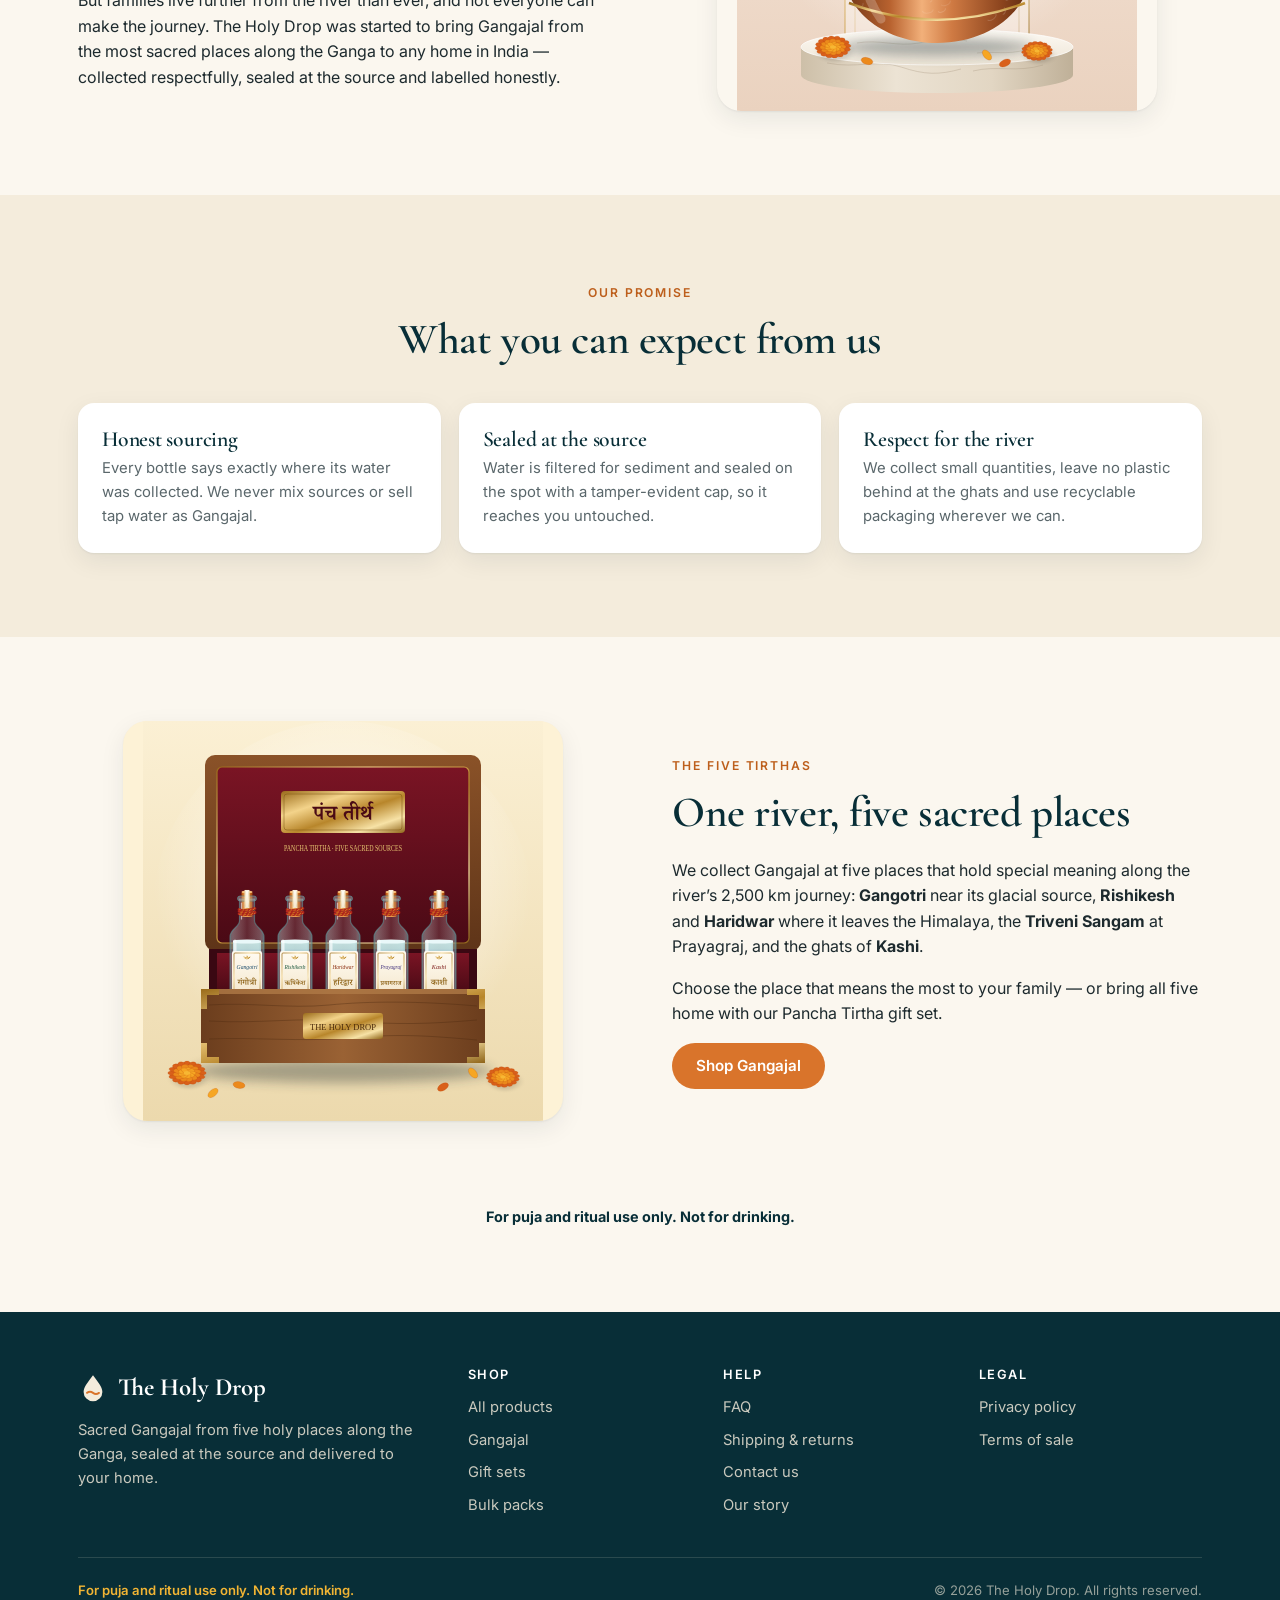
==== commit ce745e99: "Add immersive Gangotri scenes to the home and Our story pages The home hero becomes a full-width sun" ====
--- a/about.html
+++ b/about.html
@@ -18,15 +18,21 @@
   <div id="site-header"></div>
 
   <main id="main">
-    <div class="container">
-      <header class="page-head">
-        <nav class="breadcrumb" aria-label="Breadcrumb"><a href="index.html">Home</a><span aria-hidden="true">/</span>Our story</nav>
-        <h1>Our story</h1>
-        <p>A drop of the Ganga, for every home that needs one.</p>
-      </header>
-    </div>
+    <section class="story-hero">
+      <div class="scene" data-focus="470" data-align="bottom" data-scene="ghat" data-sound="ghat" data-label="At sunrise, a pilgrim kneels on the stone ghat below the Gangotri temple and fills a copper kalash from the Ganga, with snow peaks behind">
+        <noscript><img src="img/scenes/ghat/flat.webp" alt="At sunrise, a pilgrim kneels on the stone ghat below the Gangotri temple and fills a copper kalash from the Ganga, with snow peaks behind" width="1800" height="1200"></noscript>
+        <p class="scene-caption">Filling the kalash at the Gangotri ghat</p>
+      </div>
+      <div class="container">
+        <header class="story-panel">
+          <nav class="breadcrumb" aria-label="Breadcrumb"><a href="index.html">Home</a><span aria-hidden="true">/</span>Our story</nav>
+          <h1>Our story</h1>
+          <p>A drop of the Ganga, for every home that needs one.</p>
+        </header>
+      </div>
+    </section>
 
-    <section class="section" style="padding-top:12px">
+    <section class="section">
       <div class="container split">
         <div>
           <span class="eyebrow">Why we started</span>
@@ -34,7 +40,7 @@
           <p>For millions of families, Gangajal is part of every important moment — a griha pravesh, a wedding, a naming ceremony, the daily puja at home. Traditionally, someone would bring it back from a pilgrimage to Haridwar or Kashi.</p>
           <p>But families live further from the river than ever, and not everyone can make the journey. The Holy Drop was started to bring Gangajal from the most sacred places along the Ganga to any home in India — collected respectfully, sealed at the source and labelled honestly.</p>
         </div>
-        <img src="img/hero.svg" alt="Sunrise over the ghats of the Ganga" width="600" height="520" loading="lazy">
+        <img src="img/products/copper-kalash.svg" alt="A copper kalash of Gangajal dressed for puja" width="400" height="400" loading="lazy" style="max-width:440px;justify-self:center;border-radius:24px">
       </div>
     </section>
 
@@ -77,5 +83,8 @@
   <script src="js/products.js"></script>
   <script src="js/cart.js"></script>
   <script src="js/layout.js"></script>
+  <script src="js/scene-data.js"></script>
+  <script src="js/ambience.js"></script>
+  <script src="js/scene.js"></script>
 </body>
 </html>
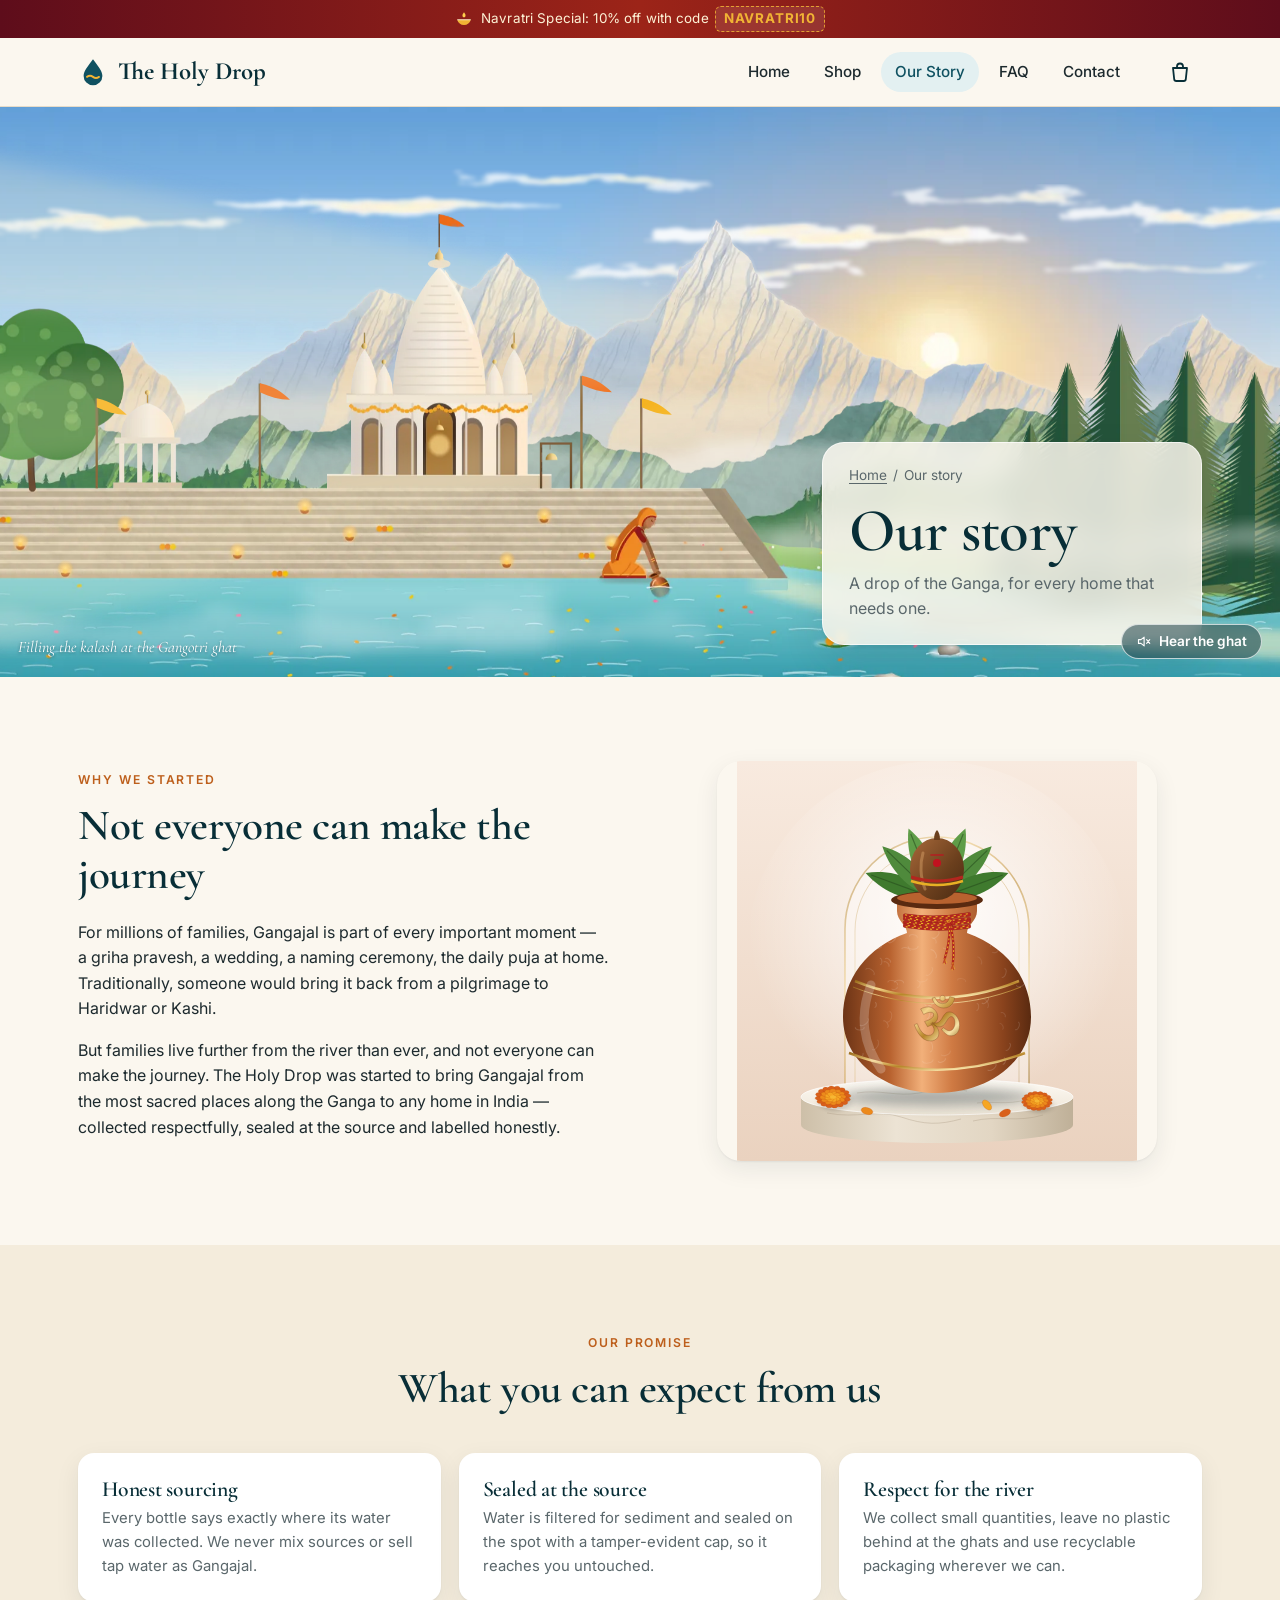
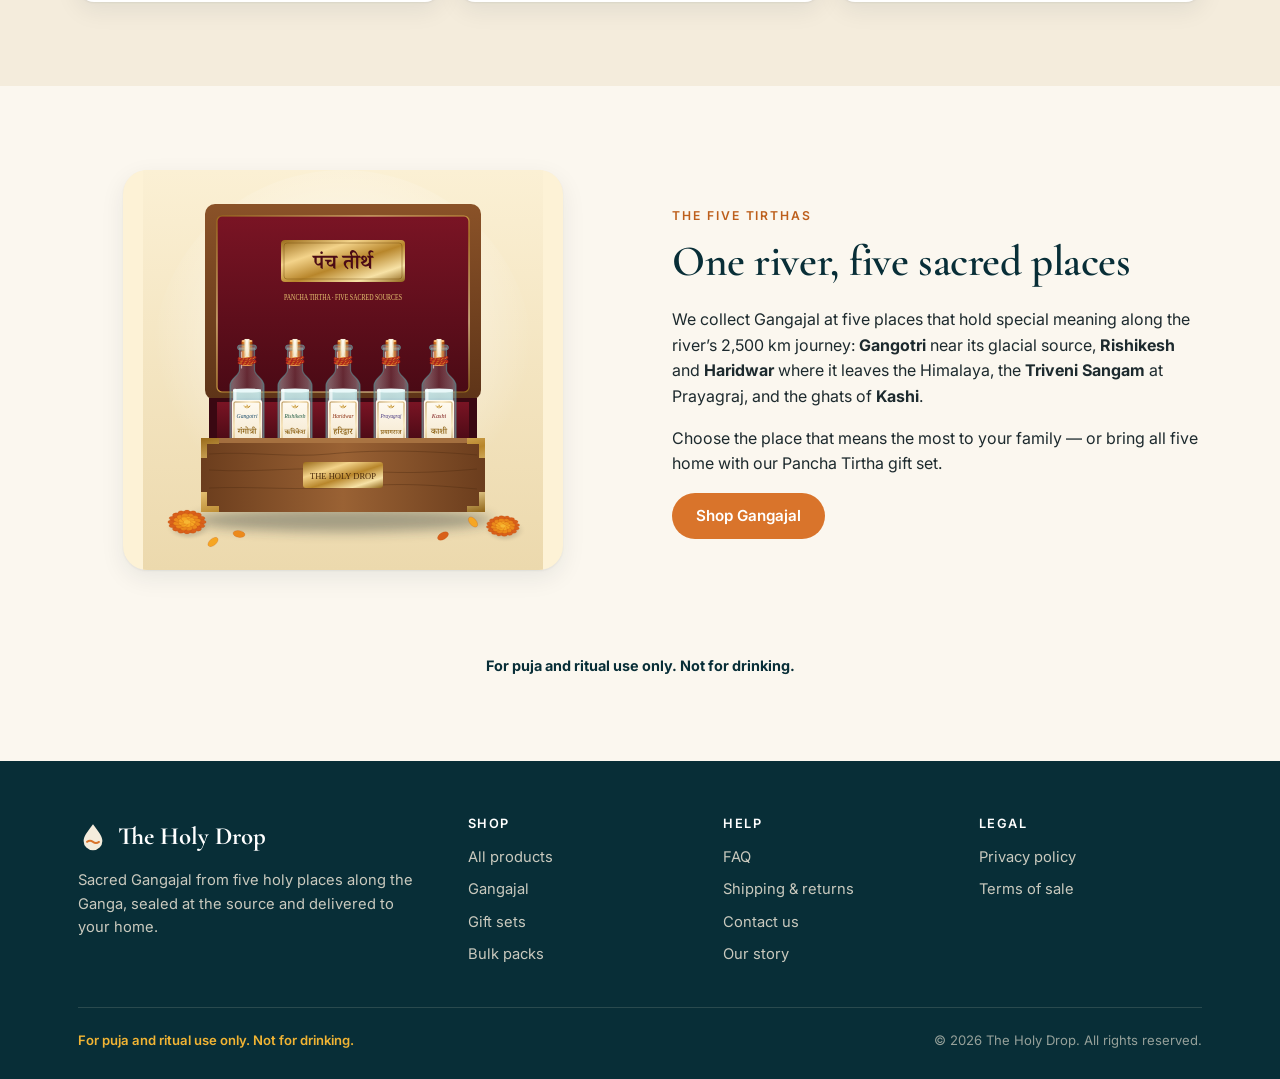
==== commit e32f0894: "Shift the home scene right of the card and make the scenes load faster - The home picture now sits 2" ====
--- a/about.html
+++ b/about.html
@@ -13,6 +13,7 @@
   <link rel="preconnect" href="https://fonts.gstatic.com" crossorigin>
   <link href="https://fonts.googleapis.com/css2?family=Cormorant+Garamond:ital,wght@0,500;0,600;0,700;1,600&family=Inter:wght@400;500;600;700&display=swap" rel="stylesheet">
   <link rel="stylesheet" href="css/style.css">
+  <link rel="preload" as="image" href="img/scenes/ghat/flat.webp" fetchpriority="high">
 </head>
 <body data-page="about">
   <div id="site-header"></div>
@@ -20,7 +21,7 @@
   <main id="main">
     <section class="story-hero">
       <div class="scene" data-focus="470" data-align="bottom" data-scene="ghat" data-sound="ghat" data-label="At sunrise, a pilgrim kneels on the stone ghat below the Gangotri temple and fills a copper kalash from the Ganga, with snow peaks behind">
-        <noscript><img src="img/scenes/ghat/flat.webp" alt="At sunrise, a pilgrim kneels on the stone ghat below the Gangotri temple and fills a copper kalash from the Ganga, with snow peaks behind" width="1800" height="1200"></noscript>
+        <noscript><img src="img/scenes/ghat/flat.webp" alt="At sunrise, a pilgrim kneels on the stone ghat below the Gangotri temple and fills a copper kalash from the Ganga, with snow peaks behind" width="2100" height="800"></noscript>
         <p class="scene-caption">Filling the kalash at the Gangotri ghat</p>
       </div>
       <div class="container">
--- a/css/style.css
+++ b/css/style.css
@@ -194,36 +194,123 @@
 .breadcrumb span[aria-hidden] { margin: 0 6px; }
 
 /* ---------- Hero ---------- */
+/* The hero leaves room for the trust strip below it, so it is in view on arrival. */
 .hero {
-  background:
-    radial-gradient(1200px 500px at 85% -10%, rgba(241, 180, 52, .22), transparent 60%),
-    linear-gradient(180deg, var(--cream), var(--sand));
-  padding: 40px 0 56px;
+  position: relative;
+  height: clamp(440px, calc(100vh - 212px), 740px);
+  height: clamp(440px, calc(100svh - 212px), 740px);
+  display: flex; align-items: center;
+  padding: 28px 0;
   overflow: hidden;
 }
-.hero-grid { display: grid; gap: 36px; align-items: center; }
-@media (min-width: 900px) {
-  .hero { padding: 72px 0 88px; }
-  .hero-grid { grid-template-columns: 1.05fr 1fr; gap: 56px; }
-}
-.hero h1 { margin-bottom: 18px; }
+.hero > .container { position: relative; z-index: 1; width: 100%; }
+.hero-panel {
+  max-width: 500px;
+  padding: 30px 32px 28px;
+  background: rgba(251, 247, 239, 0.82);
+  -webkit-backdrop-filter: blur(12px) saturate(1.15);
+  backdrop-filter: blur(12px) saturate(1.15);
+  border: 1px solid rgba(255, 255, 255, 0.65);
+  border-radius: 24px;
+  box-shadow: var(--shadow-lg);
+}
+.hero .eyebrow { margin-bottom: 10px; }
+.hero h1 { font-size: clamp(2.3rem, 4vw, 3.4rem); margin-bottom: 14px; }
 .hero h1 em { font-style: italic; color: var(--saffron-600); }
-.hero-lead { font-size: 1.1rem; color: var(--muted); max-width: 540px; margin-bottom: 28px; }
-.hero-ctas { display: flex; flex-wrap: wrap; gap: 12px; margin-bottom: 28px; }
+.hero-lead { font-size: 1.02rem; color: var(--muted); max-width: 540px; margin-bottom: 20px; }
+.hero-ctas { display: flex; flex-wrap: wrap; gap: 12px; margin-bottom: 18px; }
 .hero-points { display: flex; flex-wrap: wrap; gap: 8px 22px; list-style: none; padding: 0; margin: 0; font-size: 0.9rem; color: var(--river-700); }
 .hero-points li { display: inline-flex; align-items: center; gap: 8px; }
 .hero-points li::before { content: ""; width: 7px; height: 7px; border-radius: 50%; background: var(--marigold); }
-.hero-art { position: relative; }
-.hero-art img { width: 100%; height: auto; border-radius: 28px; box-shadow: var(--shadow-lg); }
-.hero-art .hero-chip {
-  position: absolute; left: -10px; bottom: 26px;
-  background: var(--white); border-radius: 14px; box-shadow: var(--shadow-lg);
-  padding: 12px 16px; display: flex; align-items: center; gap: 12px; font-size: 0.86rem; max-width: 250px;
-}
-.hero-chip strong { display: block; color: var(--river-900); font-size: 0.95rem; }
-.hero-chip span { color: var(--muted); }
-.hero-chip .chip-icon { flex: none; width: 38px; height: 38px; border-radius: 50%; background: var(--marigold-100); color: var(--saffron-600); display: grid; place-items: center; }
-@media (max-width: 520px) { .hero-art .hero-chip { left: 10px; bottom: 12px; } }
+.scene-caption {
+  position: absolute; left: 18px; bottom: 16px; z-index: 2; margin: 0;
+  font-family: var(--font-serif); font-style: italic; font-size: 1rem; color: #fff;
+  text-shadow: 0 1px 3px rgba(8, 46, 55, 0.55);
+}
+/* on shorter laptop screens, keep the card inside the picture */
+@media (max-height: 820px) and (min-width: 760px) {
+  .hero h1 { font-size: clamp(2.2rem, 3.4vw, 2.7rem); }
+  .hero-lead { font-size: 0.98rem; margin-bottom: 18px; }
+  .hero-points { display: none; }
+  .hero-ctas { margin-bottom: 0; }
+}
+@media (max-width: 759px) {
+  .hero { display: block; height: auto; padding: 0 0 8px; }
+  .hero .scene { position: relative; height: clamp(300px, 92vw, 480px); }
+  .hero > .container { margin-top: -40px; }
+  .hero-panel { padding: 24px 20px 22px; background: rgba(251, 247, 239, 0.95); }
+  .scene-caption { display: none; }
+}
+
+/* ---------- Immersive scenes ---------- */
+.scene {
+  position: absolute; inset: 0; overflow: hidden;
+  background: linear-gradient(180deg, #8fc0e8 0%, #fff0cf 55%, #9fd06e 76%, #3f8a3a 100%);
+}
+.scene noscript img { position: absolute; inset: 0; width: 100%; height: 100%; object-fit: cover; }
+/* a little larger than the box, so layers can shift without showing an edge */
+.scene-stage { position: absolute; inset: -2.5%; opacity: 0; transition: opacity 0.8s ease; }
+.scene.is-ready .scene-stage { opacity: 1; animation: scene-zoom 60s ease-in-out infinite alternate; }
+.scene-layer, .scene-drift, .scene-mist, .scene-rays { position: absolute; inset: 0; will-change: transform; }
+.scene-img, .scene-ov { position: absolute; inset: 0; width: 100%; height: 100%; }
+.scene-img { object-fit: cover; user-select: none; -webkit-user-drag: none; }
+.scene.is-ready .scene-drift { animation: scene-drift 110s ease-in-out infinite alternate; }
+.scene.is-ready .scene-mist { animation: scene-mist 38s ease-in-out infinite alternate; }
+.scene.is-ready .scene-rays { animation: scene-rays 9s ease-in-out infinite alternate; }
+.scene.is-ready .scene-birds { animation: scene-birds 48s linear infinite; }
+.scene.is-ready .scene-wing { animation: scene-flap 0.45s ease-in-out infinite alternate; }
+.scene.is-ready .scene-sparkle { animation: scene-twinkle 3.6s ease-in-out infinite; }
+.scene.is-ready .scene-flicker { animation: scene-flicker 1.9s ease-in-out infinite; }
+.scene.is-ready .scene-flag { animation: scene-flag 2.2s ease-in-out infinite alternate; }
+.scene.is-ready .scene-ripple { animation: scene-ripple 4.2s ease-out infinite; }
+.scene-birds { transform: translate(-460px, 20px); }
+.scene-wing, .scene-flicker, .scene-ripple { transform-box: fill-box; transform-origin: center; }
+.scene-flag { transform-box: fill-box; transform-origin: 0 50%; }
+.scene-sparkle, .scene-ripple { opacity: 0; }
+.scene.is-paused * { animation-play-state: paused !important; }
+@keyframes scene-zoom { from { transform: scale(1); } to { transform: scale(1.035); } }
+@keyframes scene-drift { from { transform: translateX(-40px); } to { transform: translateX(40px); } }
+@keyframes scene-mist { from { transform: translateX(-36px); opacity: 0.75; } to { transform: translateX(44px); opacity: 1; } }
+@keyframes scene-rays { from { opacity: 0.55; } to { opacity: 1; } }
+@keyframes scene-birds { from { transform: translate(-460px, 20px); } to { transform: translate(1660px, -60px); } }
+@keyframes scene-flap { to { transform: scaleY(-0.55); } }
+@keyframes scene-twinkle { 0%, 100% { opacity: 0; } 50% { opacity: 0.95; } }
+@keyframes scene-flicker {
+  0%, 100% { opacity: 0.75; transform: scale(1); }
+  20% { opacity: 1; transform: scale(1.14); }
+  45% { opacity: 0.8; transform: scale(0.94); }
+  70% { opacity: 1; transform: scale(1.06); }
+}
+@keyframes scene-flag { from { transform: skewY(-8deg) scaleX(0.93); } to { transform: skewY(6deg) scaleX(1.04); } }
+@keyframes scene-ripple { 0% { opacity: 0.9; transform: scale(0.25); } 100% { opacity: 0; transform: scale(1.9); } }
+@media (prefers-reduced-motion: reduce) {
+  .scene *, .scene .scene-stage { animation: none !important; }
+  .scene-sparkle, .scene-ripple, .scene-birds { display: none; }
+}
+.scene-sound {
+  position: absolute; right: 18px; bottom: 18px; z-index: 2;
+  display: inline-flex; align-items: center; gap: 8px;
+  padding: 9px 14px; border-radius: 999px; border: 1px solid rgba(255, 255, 255, 0.7);
+  background: rgba(8, 46, 55, 0.5); color: #fff; font: 600 0.85rem/1 var(--font-sans); cursor: pointer;
+  -webkit-backdrop-filter: blur(8px); backdrop-filter: blur(8px);
+}
+.scene-sound:hover { background: rgba(8, 46, 55, 0.68); }
+.scene-sound[aria-pressed="true"] { background: rgba(189, 95, 28, 0.85); border-color: transparent; }
+@media (max-width: 759px) { .scene-sound { top: 14px; bottom: auto; right: 14px; } }
+
+/* ---------- Story hero (about page) ---------- */
+.story-hero { position: relative; height: clamp(380px, calc(100vh - 330px), 600px); height: clamp(380px, calc(100svh - 330px), 600px); display: flex; align-items: flex-end; padding: 32px 0; overflow: hidden; }
+.story-hero > .container { position: relative; z-index: 1; width: 100%; display: flex; justify-content: flex-end; }
+.story-panel { max-width: 380px; padding: 22px 26px; background: rgba(251, 247, 239, 0.84); -webkit-backdrop-filter: blur(14px); backdrop-filter: blur(14px); border: 1px solid rgba(255, 255, 255, 0.65); border-radius: 22px; box-shadow: var(--shadow-lg); }
+.story-panel h1 { margin-bottom: 6px; }
+.story-panel p { margin: 0; color: var(--muted); }
+.story-panel .breadcrumb { margin-bottom: 10px; }
+@media (max-width: 759px) {
+  .story-hero { display: block; height: auto; padding: 0 0 8px; }
+  .story-hero .scene { position: relative; height: clamp(280px, 86vw, 440px); }
+  .story-hero > .container { margin-top: -40px; display: block; }
+  .story-panel { max-width: none; background: rgba(251, 247, 239, 0.95); }
+}
 
 /* ---------- Trust strip ---------- */
 .trust { background: var(--white); border-top: 1px solid var(--line); border-bottom: 1px solid var(--line); }
